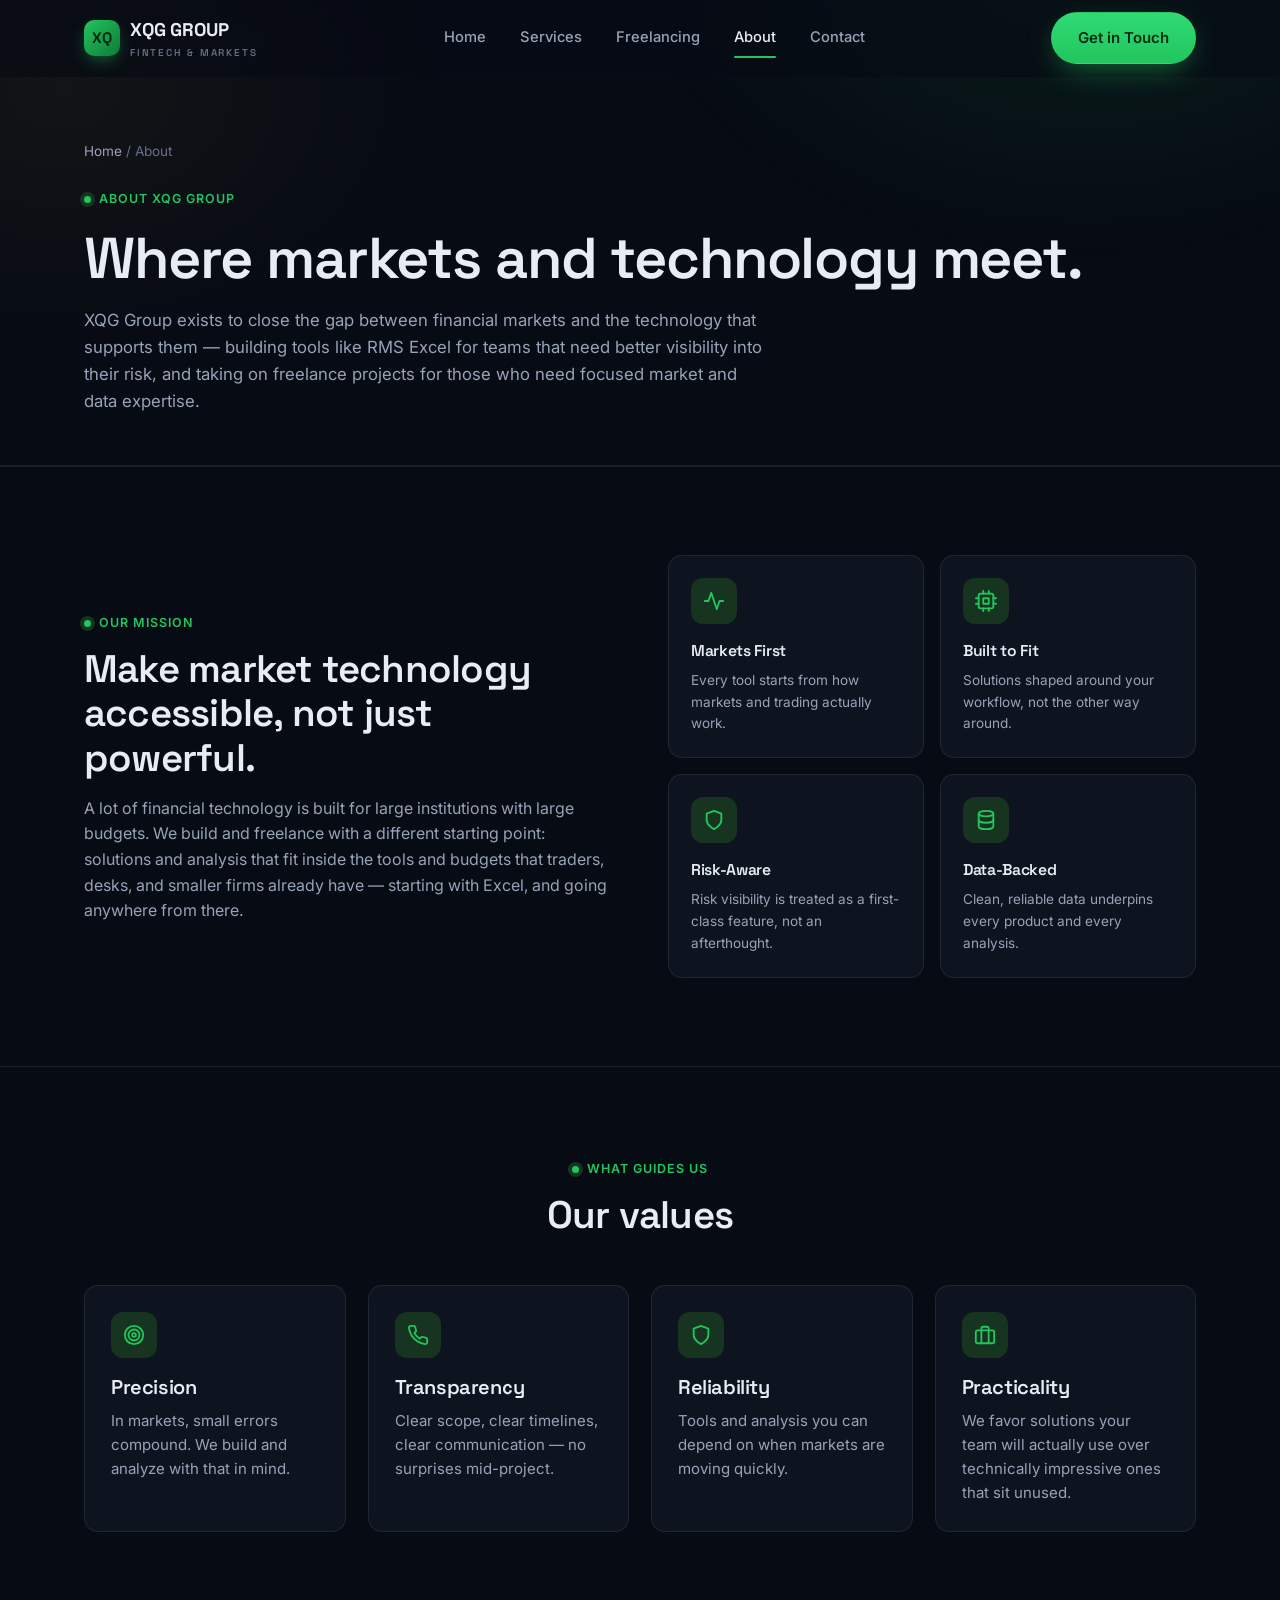
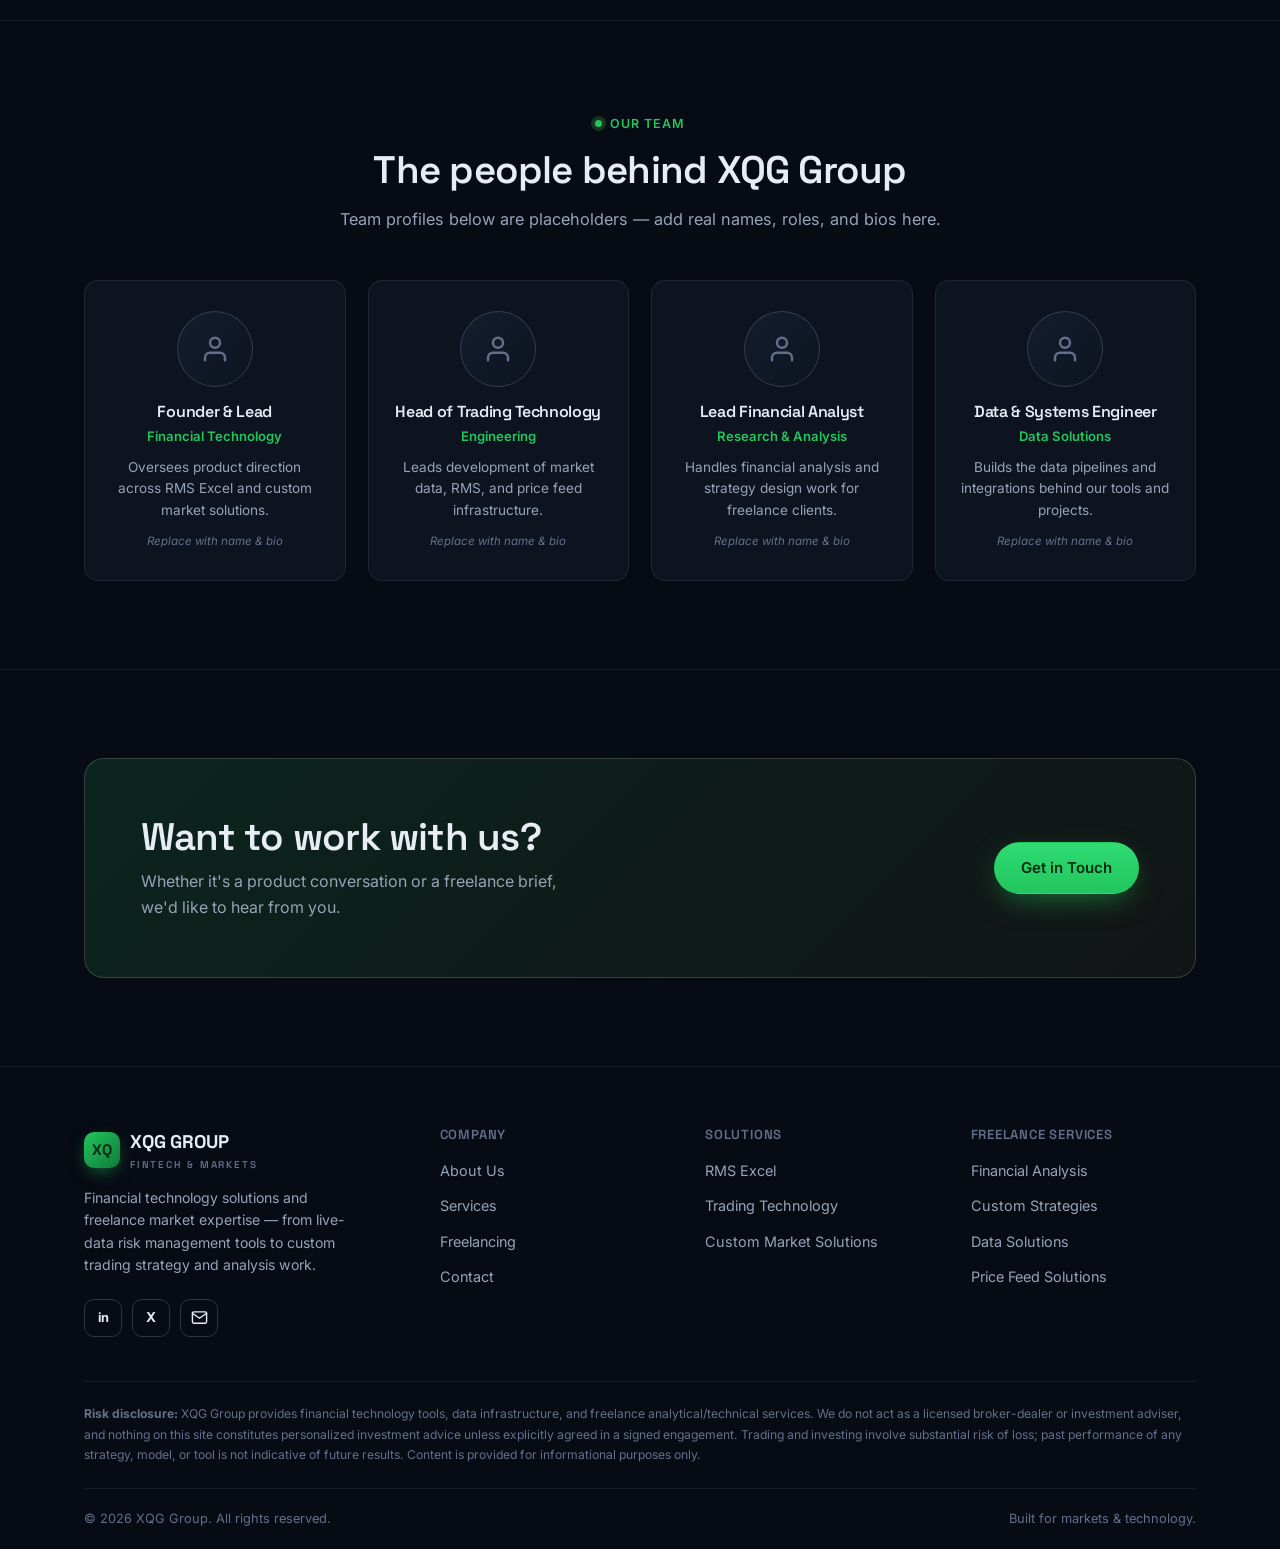
==== about.html @ e9c4a5cd "Add XQG Group website: financial technology & freelancing services Static multi-page site covering F" ====
<!doctype html>
<html lang="en">
<head>
<meta charset="UTF-8">
<meta name="viewport" content="width=device-width, initial-scale=1.0">
<title>About Us | XQG Group</title>
<meta name="description" content="XQG Group is a financial technology and market services group — learn about our mission, values, and team.">
<link rel="icon" type="image/svg+xml" href="assets/favicon.svg">
<link rel="preconnect" href="https://fonts.googleapis.com">
<link rel="preconnect" href="https://fonts.gstatic.com" crossorigin>
<link href="https://fonts.googleapis.com/css2?family=Space+Grotesk:wght@500;600;700&family=Inter:wght@400;500;600;700&display=swap" rel="stylesheet">
<link rel="stylesheet" href="css/style.css">
<script>document.documentElement.classList.add('js');</script>
</head>
<body>

<header class="site-header">
  <div class="container nav">
    <a href="index.html" class="brand">
      <span class="brand-mark">XQ</span>
      <span>XQG GROUP<small>FINTECH &amp; MARKETS</small></span>
    </a>
    <nav class="nav-links">
      <a href="index.html">Home</a>
      <a href="services.html">Services</a>
      <a href="freelancing.html">Freelancing</a>
      <a href="about.html">About</a>
      <a href="contact.html">Contact</a>
    </nav>
    <div class="nav-actions">
      <a href="contact.html" class="btn btn-primary">Get in Touch</a>
      <button class="nav-toggle" aria-label="Toggle navigation" aria-expanded="false">
        <svg width="20" height="20" viewBox="0 0 24 24" fill="none" stroke="currentColor" stroke-width="2" stroke-linecap="round"><line x1="3" y1="6" x2="21" y2="6"/><line x1="3" y1="12" x2="21" y2="12"/><line x1="3" y1="18" x2="21" y2="18"/></svg>
      </button>
    </div>
  </div>
</header>

<main>

  <div class="page-header">
    <div class="container">
      <div class="breadcrumb"><a href="index.html">Home</a> / About</div>
      <div class="eyebrow">About XQG Group</div>
      <h1>Where markets and technology meet.</h1>
      <p class="lead">
        XQG Group exists to close the gap between financial markets and the technology
        that supports them — building tools like RMS Excel for teams that need better
        visibility into their risk, and taking on freelance projects for those who need
        focused market and data expertise.
      </p>
    </div>
  </div>

  <!-- Mission -->
  <section class="section">
    <div class="container">
      <div class="split">
        <div class="split-text reveal">
          <div class="eyebrow">Our Mission</div>
          <h2>Make market technology accessible, not just powerful.</h2>
          <p style="margin-top:16px;">
            A lot of financial technology is built for large institutions with large
            budgets. We build and freelance with a different starting point: solutions
            and analysis that fit inside the tools and budgets that traders, desks, and
            smaller firms already have — starting with Excel, and going anywhere from
            there.
          </p>
        </div>
        <div class="split-visual reveal">
          <div class="grid grid-2" style="gap:16px;">
            <div class="card" style="padding:22px;">
              <div class="card-icon"><svg viewBox="0 0 24 24" fill="none" stroke="currentColor" stroke-width="2" stroke-linecap="round" stroke-linejoin="round"><polyline points="22 12 18 12 15 21 9 3 6 12 2 12"/></svg></div>
              <h3 style="font-size:0.98rem;">Markets First</h3>
              <p style="font-size:0.85rem;">Every tool starts from how markets and trading actually work.</p>
            </div>
            <div class="card" style="padding:22px;">
              <div class="card-icon"><svg viewBox="0 0 24 24" fill="none" stroke="currentColor" stroke-width="2" stroke-linecap="round" stroke-linejoin="round"><rect x="4" y="4" width="16" height="16" rx="2"/><rect x="9" y="9" width="6" height="6"/><line x1="9" y1="1" x2="9" y2="4"/><line x1="15" y1="1" x2="15" y2="4"/><line x1="9" y1="20" x2="9" y2="23"/><line x1="15" y1="20" x2="15" y2="23"/><line x1="20" y1="9" x2="23" y2="9"/><line x1="20" y1="15" x2="23" y2="15"/><line x1="1" y1="9" x2="4" y2="9"/><line x1="1" y1="15" x2="4" y2="15"/></svg></div>
              <h3 style="font-size:0.98rem;">Built to Fit</h3>
              <p style="font-size:0.85rem;">Solutions shaped around your workflow, not the other way around.</p>
            </div>
            <div class="card" style="padding:22px;">
              <div class="card-icon"><svg viewBox="0 0 24 24" fill="none" stroke="currentColor" stroke-width="2" stroke-linecap="round" stroke-linejoin="round"><path d="M12 22s8-4 8-10V5l-8-3-8 3v7c0 6 8 10 8 10z"/></svg></div>
              <h3 style="font-size:0.98rem;">Risk-Aware</h3>
              <p style="font-size:0.85rem;">Risk visibility is treated as a first-class feature, not an afterthought.</p>
            </div>
            <div class="card" style="padding:22px;">
              <div class="card-icon"><svg viewBox="0 0 24 24" fill="none" stroke="currentColor" stroke-width="2" stroke-linecap="round" stroke-linejoin="round"><ellipse cx="12" cy="5" rx="8" ry="3"/><path d="M4 5v14c0 1.66 3.58 3 8 3s8-1.34 8-3V5"/><path d="M4 12c0 1.66 3.58 3 8 3s8-1.34 8-3"/></svg></div>
              <h3 style="font-size:0.98rem;">Data-Backed</h3>
              <p style="font-size:0.85rem;">Clean, reliable data underpins every product and every analysis.</p>
            </div>
          </div>
        </div>
      </div>
    </div>
  </section>

  <!-- Values -->
  <section class="section">
    <div class="container">
      <div class="section-head center reveal">
        <div class="eyebrow">What Guides Us</div>
        <h2>Our values</h2>
      </div>
      <div class="grid grid-4">
        <div class="card value-card reveal">
          <div class="card-icon"><svg viewBox="0 0 24 24" fill="none" stroke="currentColor" stroke-width="2" stroke-linecap="round" stroke-linejoin="round"><circle cx="12" cy="12" r="10"/><circle cx="12" cy="12" r="6"/><circle cx="12" cy="12" r="2"/></svg></div>
          <h3>Precision</h3>
          <p>In markets, small errors compound. We build and analyze with that in mind.</p>
        </div>
        <div class="card value-card reveal">
          <div class="card-icon"><svg viewBox="0 0 24 24" fill="none" stroke="currentColor" stroke-width="2" stroke-linecap="round" stroke-linejoin="round"><path d="M22 16.92v3a2 2 0 0 1-2.18 2 19.79 19.79 0 0 1-8.63-3.07 19.5 19.5 0 0 1-6-6 19.79 19.79 0 0 1-3.07-8.67A2 2 0 0 1 4.11 2h3a2 2 0 0 1 2 1.72c.127.96.361 1.903.7 2.81a2 2 0 0 1-.45 2.11L8.09 9.91a16 16 0 0 0 6 6l1.27-1.27a2 2 0 0 1 2.11-.45c.907.339 1.85.573 2.81.7A2 2 0 0 1 22 16.92z"/></svg></div>
          <h3>Transparency</h3>
          <p>Clear scope, clear timelines, clear communication — no surprises mid-project.</p>
        </div>
        <div class="card value-card reveal">
          <div class="card-icon"><svg viewBox="0 0 24 24" fill="none" stroke="currentColor" stroke-width="2" stroke-linecap="round" stroke-linejoin="round"><path d="M12 22s8-4 8-10V5l-8-3-8 3v7c0 6 8 10 8 10z"/></svg></div>
          <h3>Reliability</h3>
          <p>Tools and analysis you can depend on when markets are moving quickly.</p>
        </div>
        <div class="card value-card reveal">
          <div class="card-icon"><svg viewBox="0 0 24 24" fill="none" stroke="currentColor" stroke-width="2" stroke-linecap="round" stroke-linejoin="round"><rect x="2" y="7" width="20" height="14" rx="2"/><path d="M16 21V5a2 2 0 0 0-2-2h-4a2 2 0 0 0-2 2v16"/></svg></div>
          <h3>Practicality</h3>
          <p>We favor solutions your team will actually use over technically impressive ones that sit unused.</p>
        </div>
      </div>
    </div>
  </section>

  <!-- Team -->
  <section class="section">
    <div class="container">
      <div class="section-head center reveal">
        <div class="eyebrow">Our Team</div>
        <h2>The people behind XQG Group</h2>
        <p>Team profiles below are placeholders — add real names, roles, and bios here.</p>
      </div>
      <div class="grid grid-4">
        <div class="card team-card reveal">
          <div class="team-avatar"><svg viewBox="0 0 24 24" fill="none" stroke="currentColor" stroke-width="2" stroke-linecap="round" stroke-linejoin="round"><path d="M20 21v-2a4 4 0 0 0-4-4H8a4 4 0 0 0-4 4v2"/><circle cx="12" cy="7" r="4"/></svg></div>
          <h3>Founder &amp; Lead</h3>
          <div class="team-role">Financial Technology</div>
          <p>Oversees product direction across RMS Excel and custom market solutions.</p>
          <div class="placeholder-note">Replace with name &amp; bio</div>
        </div>
        <div class="card team-card reveal">
          <div class="team-avatar"><svg viewBox="0 0 24 24" fill="none" stroke="currentColor" stroke-width="2" stroke-linecap="round" stroke-linejoin="round"><path d="M20 21v-2a4 4 0 0 0-4-4H8a4 4 0 0 0-4 4v2"/><circle cx="12" cy="7" r="4"/></svg></div>
          <h3>Head of Trading Technology</h3>
          <div class="team-role">Engineering</div>
          <p>Leads development of market data, RMS, and price feed infrastructure.</p>
          <div class="placeholder-note">Replace with name &amp; bio</div>
        </div>
        <div class="card team-card reveal">
          <div class="team-avatar"><svg viewBox="0 0 24 24" fill="none" stroke="currentColor" stroke-width="2" stroke-linecap="round" stroke-linejoin="round"><path d="M20 21v-2a4 4 0 0 0-4-4H8a4 4 0 0 0-4 4v2"/><circle cx="12" cy="7" r="4"/></svg></div>
          <h3>Lead Financial Analyst</h3>
          <div class="team-role">Research &amp; Analysis</div>
          <p>Handles financial analysis and strategy design work for freelance clients.</p>
          <div class="placeholder-note">Replace with name &amp; bio</div>
        </div>
        <div class="card team-card reveal">
          <div class="team-avatar"><svg viewBox="0 0 24 24" fill="none" stroke="currentColor" stroke-width="2" stroke-linecap="round" stroke-linejoin="round"><path d="M20 21v-2a4 4 0 0 0-4-4H8a4 4 0 0 0-4 4v2"/><circle cx="12" cy="7" r="4"/></svg></div>
          <h3>Data &amp; Systems Engineer</h3>
          <div class="team-role">Data Solutions</div>
          <p>Builds the data pipelines and integrations behind our tools and projects.</p>
          <div class="placeholder-note">Replace with name &amp; bio</div>
        </div>
      </div>
    </div>
  </section>

  <!-- CTA -->
  <section class="section">
    <div class="container">
      <div class="cta-banner reveal">
        <div>
          <h2>Want to work with us?</h2>
          <p>Whether it's a product conversation or a freelance brief, we'd like to hear from you.</p>
        </div>
        <a href="contact.html" class="btn btn-primary">Get in Touch</a>
      </div>
    </div>
  </section>

</main>

<footer class="site-footer">
  <div class="container">
    <div class="footer-grid">
      <div class="footer-brand">
        <a href="index.html" class="brand">
          <span class="brand-mark">XQ</span>
          <span>XQG GROUP<small>FINTECH &amp; MARKETS</small></span>
        </a>
        <p>Financial technology solutions and freelance market expertise — from live-data risk management tools to custom trading strategy and analysis work.</p>
        <div class="social-row">
          <a href="#" aria-label="LinkedIn" style="font-weight:700;font-size:0.8rem;">in</a>
          <a href="#" aria-label="X (Twitter)" style="font-weight:700;font-size:0.85rem;">X</a>
          <a href="mailto:lalitxqg@gmail.com" aria-label="Email">
            <svg viewBox="0 0 24 24" fill="none" stroke="currentColor" stroke-width="2" stroke-linecap="round" stroke-linejoin="round"><rect x="2" y="4" width="20" height="16" rx="2"/><path d="m22 6-10 7L2 6"/></svg>
          </a>
        </div>
      </div>
      <div class="footer-col">
        <h4>Company</h4>
        <ul>
          <li><a href="about.html">About Us</a></li>
          <li><a href="services.html">Services</a></li>
          <li><a href="freelancing.html">Freelancing</a></li>
          <li><a href="contact.html">Contact</a></li>
        </ul>
      </div>
      <div class="footer-col">
        <h4>Solutions</h4>
        <ul>
          <li><a href="services.html#rms-excel">RMS Excel</a></li>
          <li><a href="services.html#trading-tech">Trading Technology</a></li>
          <li><a href="services.html#custom-solutions">Custom Market Solutions</a></li>
        </ul>
      </div>
      <div class="footer-col">
        <h4>Freelance Services</h4>
        <ul>
          <li><a href="freelancing.html#financial-analysis">Financial Analysis</a></li>
          <li><a href="freelancing.html#strategies">Custom Strategies</a></li>
          <li><a href="freelancing.html#data-solutions">Data Solutions</a></li>
          <li><a href="freelancing.html#price-feed">Price Feed Solutions</a></li>
        </ul>
      </div>
    </div>

    <div class="disclaimer">
      <p><strong>Risk disclosure:</strong> XQG Group provides financial technology tools, data infrastructure, and freelance analytical/technical services. We do not act as a licensed broker-dealer or investment adviser, and nothing on this site constitutes personalized investment advice unless explicitly agreed in a signed engagement. Trading and investing involve substantial risk of loss; past performance of any strategy, model, or tool is not indicative of future results. Content is provided for informational purposes only.</p>
    </div>

    <div class="footer-bottom">
      <span>© <span class="current-year"></span> XQG Group. All rights reserved.</span>
      <span>Built for markets &amp; technology.</span>
    </div>
  </div>
</footer>

<script src="js/main.js"></script>
</body>
</html>
---- css/style.css ----
/* =========================================================
   XQG Group — Design System
   ========================================================= */

:root {
  --bg: #070b14;
  --bg-alt: #0d1420;
  --bg-alt-2: #131d2e;
  --border: rgba(255, 255, 255, 0.08);
  --border-strong: rgba(255, 255, 255, 0.16);
  --text: #e8edf5;
  --text-dim: #97a3b7;
  --text-faint: #647089;
  --accent: #22c55e;
  --accent-dim: #16341f;
  --accent-2: #d4af37;
  --danger: #f87171;
  --radius: 14px;
  --radius-sm: 8px;
  --container: 1160px;
  --shadow: 0 20px 60px -20px rgba(0, 0, 0, 0.6);
  --font-head: "Space Grotesk", "Inter", system-ui, sans-serif;
  --font-body: "Inter", system-ui, -apple-system, "Segoe UI", sans-serif;
}

* {
  box-sizing: border-box;
  margin: 0;
  padding: 0;
}

html {
  scroll-behavior: smooth;
}

body {
  background: var(--bg);
  color: var(--text);
  font-family: var(--font-body);
  line-height: 1.6;
  -webkit-font-smoothing: antialiased;
  overflow-x: hidden;
}

body::before {
  content: "";
  position: fixed;
  inset: 0;
  z-index: -1;
  background:
    radial-gradient(60vw 40vw at 85% -5%, rgba(34, 197, 94, 0.10), transparent 60%),
    radial-gradient(50vw 35vw at 5% 10%, rgba(212, 175, 55, 0.06), transparent 60%);
  pointer-events: none;
}

img {
  max-width: 100%;
  display: block;
}

a {
  color: inherit;
  text-decoration: none;
}

ul {
  list-style: none;
}

h1, h2, h3, h4 {
  font-family: var(--font-head);
  font-weight: 600;
  line-height: 1.15;
  letter-spacing: -0.02em;
}

h1 { font-size: clamp(2.1rem, 4.6vw, 3.6rem); }
h2 { font-size: clamp(1.6rem, 3vw, 2.4rem); }
h3 { font-size: 1.25rem; }

p { color: var(--text-dim); }

.container {
  max-width: var(--container);
  margin: 0 auto;
  padding: 0 24px;
}

.eyebrow {
  display: inline-flex;
  align-items: center;
  gap: 8px;
  font-size: 0.78rem;
  font-weight: 600;
  letter-spacing: 0.08em;
  text-transform: uppercase;
  color: var(--accent);
  margin-bottom: 14px;
}

.eyebrow::before {
  content: "";
  width: 7px;
  height: 7px;
  border-radius: 50%;
  background: var(--accent);
  box-shadow: 0 0 0 4px var(--accent-dim);
}

.section {
  padding: 88px 0;
  border-top: 1px solid var(--border);
}

.section-head {
  max-width: 620px;
  margin-bottom: 48px;
}

.section-head.center {
  max-width: 640px;
  margin-left: auto;
  margin-right: auto;
  text-align: center;
}

.section-head p {
  margin-top: 14px;
  font-size: 1.02rem;
}

/* ---------- Buttons ---------- */

.btn {
  display: inline-flex;
  align-items: center;
  gap: 8px;
  padding: 13px 26px;
  border-radius: 999px;
  font-weight: 600;
  font-size: 0.94rem;
  border: 1px solid transparent;
  cursor: pointer;
  transition: transform 0.18s ease, background 0.18s ease, border-color 0.18s ease, box-shadow 0.18s ease;
  white-space: nowrap;
}

.btn:hover { transform: translateY(-2px); }

.btn-primary {
  background: linear-gradient(180deg, #2fdb73, var(--accent));
  color: #052b12;
  box-shadow: 0 10px 30px -8px rgba(34, 197, 94, 0.55);
}

.btn-primary:hover { box-shadow: 0 14px 34px -6px rgba(34, 197, 94, 0.65); }

.btn-ghost {
  background: rgba(255, 255, 255, 0.03);
  border-color: var(--border-strong);
  color: var(--text);
}

.btn-ghost:hover { background: rgba(255, 255, 255, 0.07); }

.btn-block { width: 100%; justify-content: center; }

/* ---------- Header / Nav ---------- */

.site-header {
  position: sticky;
  top: 0;
  z-index: 100;
  border-bottom: 1px solid transparent;
  background: rgba(7, 11, 20, 0.6);
  backdrop-filter: blur(14px);
  -webkit-backdrop-filter: blur(14px);
  transition: border-color 0.2s ease, background 0.2s ease;
}

.site-header.scrolled {
  border-bottom-color: var(--border);
  background: rgba(7, 11, 20, 0.86);
}

.nav {
  display: flex;
  align-items: center;
  justify-content: space-between;
  height: 76px;
}

.brand {
  display: flex;
  align-items: center;
  gap: 10px;
  font-family: var(--font-head);
  font-weight: 700;
  font-size: 1.15rem;
  letter-spacing: -0.01em;
}

.brand-mark {
  width: 36px;
  height: 36px;
  border-radius: 10px;
  background: linear-gradient(135deg, var(--accent) 0%, #0f7a3a 100%);
  display: flex;
  align-items: center;
  justify-content: center;
  color: #052b12;
  font-weight: 800;
  font-size: 0.95rem;
  box-shadow: 0 6px 18px -6px rgba(34, 197, 94, 0.7);
}

.brand small {
  display: block;
  font-size: 0.62rem;
  font-weight: 600;
  letter-spacing: 0.18em;
  color: var(--text-faint);
  margin-top: 1px;
}

.nav-links {
  display: flex;
  align-items: center;
  gap: 34px;
}

.nav-links a {
  font-size: 0.92rem;
  font-weight: 500;
  color: var(--text-dim);
  position: relative;
  padding: 6px 0;
  transition: color 0.15s ease;
}

.nav-links a:hover,
.nav-links a.active {
  color: var(--text);
}

.nav-links a.active::after {
  content: "";
  position: absolute;
  left: 0;
  right: 0;
  bottom: -2px;
  height: 2px;
  background: var(--accent);
  border-radius: 2px;
}

.nav-actions {
  display: flex;
  align-items: center;
  gap: 14px;
}

.nav-toggle {
  display: none;
  width: 40px;
  height: 40px;
  border-radius: var(--radius-sm);
  border: 1px solid var(--border-strong);
  background: rgba(255, 255, 255, 0.03);
  color: var(--text);
  align-items: center;
  justify-content: center;
  cursor: pointer;
}

/* ---------- Hero ---------- */

.hero {
  padding: 90px 0 70px;
  position: relative;
}

.hero-inner {
  max-width: 780px;
}

.hero p.lead {
  font-size: 1.12rem;
  margin: 20px 0 34px;
  max-width: 620px;
}

.hero-cta {
  display: flex;
  gap: 16px;
  flex-wrap: wrap;
}

.hero-chips {
  display: flex;
  flex-wrap: wrap;
  gap: 12px;
  margin-top: 56px;
}

.chip {
  display: flex;
  align-items: center;
  gap: 8px;
  padding: 10px 16px;
  border: 1px solid var(--border);
  border-radius: 999px;
  background: var(--bg-alt);
  font-size: 0.85rem;
  color: var(--text-dim);
}

.chip svg { width: 15px; height: 15px; color: var(--accent); flex-shrink: 0; }

/* ---------- Page header (inner pages) ---------- */

.page-header {
  padding: 64px 0 50px;
  border-bottom: 1px solid var(--border);
}

.page-header .eyebrow { margin-bottom: 16px; }

.page-header p.lead {
  margin-top: 16px;
  max-width: 680px;
  font-size: 1.05rem;
}

.breadcrumb {
  font-size: 0.85rem;
  color: var(--text-faint);
  margin-bottom: 22px;
}

.breadcrumb a { color: var(--text-dim); }
.breadcrumb a:hover { color: var(--accent); }

/* ---------- Cards / Grids ---------- */

.grid {
  display: grid;
  gap: 22px;
}

.grid-2 { grid-template-columns: repeat(2, 1fr); }
.grid-3 { grid-template-columns: repeat(3, 1fr); }
.grid-4 { grid-template-columns: repeat(4, 1fr); }

.card {
  background: var(--bg-alt);
  border: 1px solid var(--border);
  border-radius: var(--radius);
  padding: 30px;
  transition: transform 0.2s ease, border-color 0.2s ease, background 0.2s ease;
}

.card:hover {
  border-color: var(--border-strong);
  background: var(--bg-alt-2);
  transform: translateY(-3px);
}

.card-icon {
  width: 46px;
  height: 46px;
  border-radius: 12px;
  background: var(--accent-dim);
  color: var(--accent);
  display: flex;
  align-items: center;
  justify-content: center;
  margin-bottom: 18px;
}

.card-icon svg { width: 22px; height: 22px; }

.card h3 { margin-bottom: 10px; }

.card p { font-size: 0.94rem; }

.card ul {
  margin-top: 14px;
  display: flex;
  flex-direction: column;
  gap: 8px;
}

.card ul li {
  font-size: 0.88rem;
  color: var(--text-dim);
  display: flex;
  align-items: flex-start;
  gap: 8px;
}

.card ul li svg {
  width: 14px;
  height: 14px;
  color: var(--accent);
  margin-top: 3px;
  flex-shrink: 0;
}

.card-link {
  display: inline-flex;
  align-items: center;
  gap: 6px;
  margin-top: 18px;
  font-size: 0.86rem;
  font-weight: 600;
  color: var(--accent);
}

.card-link svg { width: 14px; height: 14px; transition: transform 0.15s ease; }
.card:hover .card-link svg { transform: translateX(3px); }

.badge {
  display: inline-flex;
  align-items: center;
  gap: 6px;
  padding: 5px 12px;
  border-radius: 999px;
  font-size: 0.72rem;
  font-weight: 700;
  letter-spacing: 0.04em;
  text-transform: uppercase;
  background: rgba(212, 175, 55, 0.12);
  color: var(--accent-2);
  border: 1px solid rgba(212, 175, 55, 0.3);
}

/* ---------- Split / feature sections ---------- */

.split {
  display: grid;
  grid-template-columns: 1fr 1fr;
  gap: 56px;
  align-items: center;
}

.split.reverse .split-visual { order: 2; }
.split.reverse .split-text { order: 1; }

.split-text ul.feature-list {
  margin-top: 24px;
  display: flex;
  flex-direction: column;
  gap: 16px;
}

.feature-list li {
  display: flex;
  gap: 14px;
  align-items: flex-start;
}

.feature-list .tick {
  width: 26px;
  height: 26px;
  border-radius: 8px;
  background: var(--accent-dim);
  color: var(--accent);
  display: flex;
  align-items: center;
  justify-content: center;
  flex-shrink: 0;
  margin-top: 2px;
}

.feature-list .tick svg { width: 13px; height: 13px; }

.feature-list strong { display: block; color: var(--text); font-size: 0.98rem; }
.feature-list span { font-size: 0.88rem; color: var(--text-dim); }

/* Visual panel (mock UI) */

.panel {
  background: var(--bg-alt);
  border: 1px solid var(--border);
  border-radius: var(--radius);
  box-shadow: var(--shadow);
  overflow: hidden;
}

.panel-bar {
  display: flex;
  align-items: center;
  gap: 6px;
  padding: 12px 16px;
  border-bottom: 1px solid var(--border);
  background: var(--bg-alt-2);
}

.panel-bar span {
  width: 9px;
  height: 9px;
  border-radius: 50%;
  background: var(--border-strong);
}

.panel-body { padding: 22px; }

.mock-row {
  display: flex;
  justify-content: space-between;
  align-items: center;
  padding: 11px 0;
  border-bottom: 1px dashed var(--border);
  font-size: 0.86rem;
}

.mock-row:last-child { border-bottom: none; }
.mock-row .label { color: var(--text-dim); }
.mock-row .value { font-weight: 700; font-family: var(--font-head); }
.value.up { color: var(--accent); }
.value.down { color: var(--danger); }

.mock-sparkline {
  height: 64px;
  margin-top: 6px;
  border-radius: var(--radius-sm);
  background: linear-gradient(180deg, rgba(34,197,94,0.12), transparent);
  position: relative;
  overflow: hidden;
}

/* ---------- Process / steps ---------- */

.steps {
  display: grid;
  grid-template-columns: repeat(4, 1fr);
  gap: 20px;
  counter-reset: step;
}

.step {
  position: relative;
  padding: 26px 22px;
  border: 1px solid var(--border);
  border-radius: var(--radius);
  background: var(--bg-alt);
}

.step::before {
  counter-increment: step;
  content: counter(step, decimal-leading-zero);
  font-family: var(--font-head);
  font-size: 1.6rem;
  font-weight: 700;
  color: var(--accent);
  opacity: 0.55;
  display: block;
  margin-bottom: 14px;
}

.step h3 { font-size: 1.05rem; margin-bottom: 8px; }
.step p { font-size: 0.88rem; }

/* ---------- CTA banner ---------- */

.cta-banner {
  border-radius: 20px;
  padding: 56px;
  background: linear-gradient(135deg, rgba(34,197,94,0.14), rgba(212,175,55,0.06));
  border: 1px solid var(--border-strong);
  display: flex;
  align-items: center;
  justify-content: space-between;
  gap: 32px;
  flex-wrap: wrap;
}

.cta-banner h2 { max-width: 460px; }
.cta-banner p { margin-top: 10px; max-width: 420px; }

/* ---------- Values / About ---------- */

.value-card {
  padding: 26px;
}

.team-card {
  text-align: center;
  padding: 30px 22px;
}

.team-avatar {
  width: 76px;
  height: 76px;
  border-radius: 50%;
  margin: 0 auto 16px;
  background: linear-gradient(135deg, var(--bg-alt-2), var(--bg-alt));
  border: 1px solid var(--border-strong);
  display: flex;
  align-items: center;
  justify-content: center;
  color: var(--text-faint);
}

.team-avatar svg { width: 30px; height: 30px; }

.team-card h3 { font-size: 1rem; margin-bottom: 4px; }
.team-role { font-size: 0.82rem; color: var(--accent); font-weight: 600; margin-bottom: 10px; }
.team-card p { font-size: 0.85rem; }

.placeholder-note {
  margin-top: 10px;
  font-size: 0.72rem;
  color: var(--text-faint);
  font-style: italic;
}

/* ---------- Stats strip ---------- */

.stats-strip {
  display: grid;
  grid-template-columns: repeat(4, 1fr);
  border: 1px solid var(--border);
  border-radius: var(--radius);
  overflow: hidden;
}

.stat {
  padding: 26px 20px;
  text-align: center;
  border-right: 1px solid var(--border);
  background: var(--bg-alt);
}

.stat:last-child { border-right: none; }
.stat h3 { color: var(--accent); font-size: 1.5rem; }
.stat p { font-size: 0.82rem; margin-top: 6px; }

/* ---------- Contact / forms ---------- */

.contact-grid {
  display: grid;
  grid-template-columns: 1fr 1.15fr;
  gap: 40px;
}

.contact-info-card {
  padding: 30px;
}

.contact-info-row {
  display: flex;
  gap: 14px;
  align-items: flex-start;
  padding: 16px 0;
  border-bottom: 1px solid var(--border);
}

.contact-info-row:last-child { border-bottom: none; }

.contact-info-row .icon {
  width: 38px;
  height: 38px;
  border-radius: 10px;
  background: var(--accent-dim);
  color: var(--accent);
  display: flex;
  align-items: center;
  justify-content: center;
  flex-shrink: 0;
}

.contact-info-row .icon svg { width: 18px; height: 18px; }
.contact-info-row strong { display: block; font-size: 0.92rem; margin-bottom: 2px; }
.contact-info-row span, .contact-info-row a { font-size: 0.88rem; color: var(--text-dim); }
.contact-info-row a:hover { color: var(--accent); }

.social-row {
  display: flex;
  gap: 10px;
  margin-top: 22px;
}

.social-row a {
  width: 38px;
  height: 38px;
  border-radius: 10px;
  border: 1px solid var(--border-strong);
  display: flex;
  align-items: center;
  justify-content: center;
  transition: background 0.15s ease, color 0.15s ease;
}

.social-row a:hover { background: var(--accent-dim); color: var(--accent); }
.social-row svg { width: 17px; height: 17px; }

.form-card { padding: 34px; }

.form-row {
  display: grid;
  grid-template-columns: 1fr 1fr;
  gap: 18px;
}

.field { margin-bottom: 20px; }

.field label {
  display: block;
  font-size: 0.85rem;
  font-weight: 600;
  margin-bottom: 8px;
}

.field input,
.field select,
.field textarea {
  width: 100%;
  padding: 12px 14px;
  border-radius: var(--radius-sm);
  border: 1px solid var(--border-strong);
  background: var(--bg);
  color: var(--text);
  font-family: var(--font-body);
  font-size: 0.92rem;
}

.field textarea { resize: vertical; min-height: 120px; }

.field input:focus,
.field select:focus,
.field textarea:focus {
  outline: none;
  border-color: var(--accent);
}

.form-note {
  margin-top: 14px;
  font-size: 0.78rem;
  color: var(--text-faint);
  text-align: center;
}

#form-success {
  display: none;
  padding: 16px 18px;
  border-radius: var(--radius-sm);
  background: var(--accent-dim);
  border: 1px solid rgba(34,197,94,0.4);
  color: var(--accent);
  font-size: 0.9rem;
  font-weight: 600;
  margin-bottom: 20px;
}

#form-success.show { display: block; }

/* ---------- Disclaimer ---------- */

.disclaimer {
  padding: 22px 0;
  border-top: 1px solid var(--border);
}

.disclaimer p {
  font-size: 0.76rem;
  color: var(--text-faint);
  line-height: 1.7;
}

/* ---------- Footer ---------- */

.site-footer {
  border-top: 1px solid var(--border);
  padding: 60px 0 0;
}

.footer-grid {
  display: grid;
  grid-template-columns: 1.4fr 1fr 1fr 1fr;
  gap: 40px;
  padding-bottom: 44px;
}

.footer-brand p {
  margin-top: 14px;
  font-size: 0.88rem;
  max-width: 280px;
}

.footer-col h4 {
  font-size: 0.82rem;
  text-transform: uppercase;
  letter-spacing: 0.06em;
  color: var(--text-faint);
  margin-bottom: 16px;
}

.footer-col ul { display: flex; flex-direction: column; gap: 10px; }
.footer-col a { font-size: 0.9rem; color: var(--text-dim); }
.footer-col a:hover { color: var(--accent); }

.footer-bottom {
  border-top: 1px solid var(--border);
  padding: 20px 0;
  display: flex;
  justify-content: space-between;
  align-items: center;
  flex-wrap: wrap;
  gap: 10px;
  font-size: 0.8rem;
  color: var(--text-faint);
}

/* ---------- Reveal animation ---------- */

.js .reveal {
  opacity: 0;
  transform: translateY(18px);
  transition: opacity 0.6s ease, transform 0.6s ease;
}

.reveal.in-view {
  opacity: 1;
  transform: translateY(0);
}

/* ---------- Responsive ---------- */

@media (max-width: 900px) {
  .grid-4 { grid-template-columns: repeat(2, 1fr); }
  .grid-3 { grid-template-columns: repeat(2, 1fr); }
  .steps { grid-template-columns: repeat(2, 1fr); }
  .split { grid-template-columns: 1fr; gap: 40px; }
  .split.reverse .split-visual { order: 1; }
  .split.reverse .split-text { order: 2; }
  .footer-grid { grid-template-columns: 1fr 1fr; }
  .contact-grid { grid-template-columns: 1fr; }
  .stats-strip { grid-template-columns: repeat(2, 1fr); }
  .stat:nth-child(2) { border-right: none; }
}

@media (max-width: 720px) {
  .nav-links, .nav-actions .btn { display: none; }
  .nav-toggle { display: flex; }

  .nav-links.mobile-open {
    display: flex;
    position: absolute;
    top: 76px;
    left: 0;
    right: 0;
    flex-direction: column;
    background: rgba(7, 11, 20, 0.98);
    border-bottom: 1px solid var(--border);
    padding: 20px 24px 28px;
    gap: 18px;
  }

  .grid-2, .grid-3, .grid-4 { grid-template-columns: 1fr; }
  .steps { grid-template-columns: 1fr; }
  .form-row { grid-template-columns: 1fr; }
  .footer-grid { grid-template-columns: 1fr; gap: 30px; }
  .cta-banner { flex-direction: column; text-align: center; }
  .cta-banner .btn { width: 100%; justify-content: center; }
  .hero-cta .btn { flex: 1; justify-content: center; }
  section { padding: 64px 0; }
}
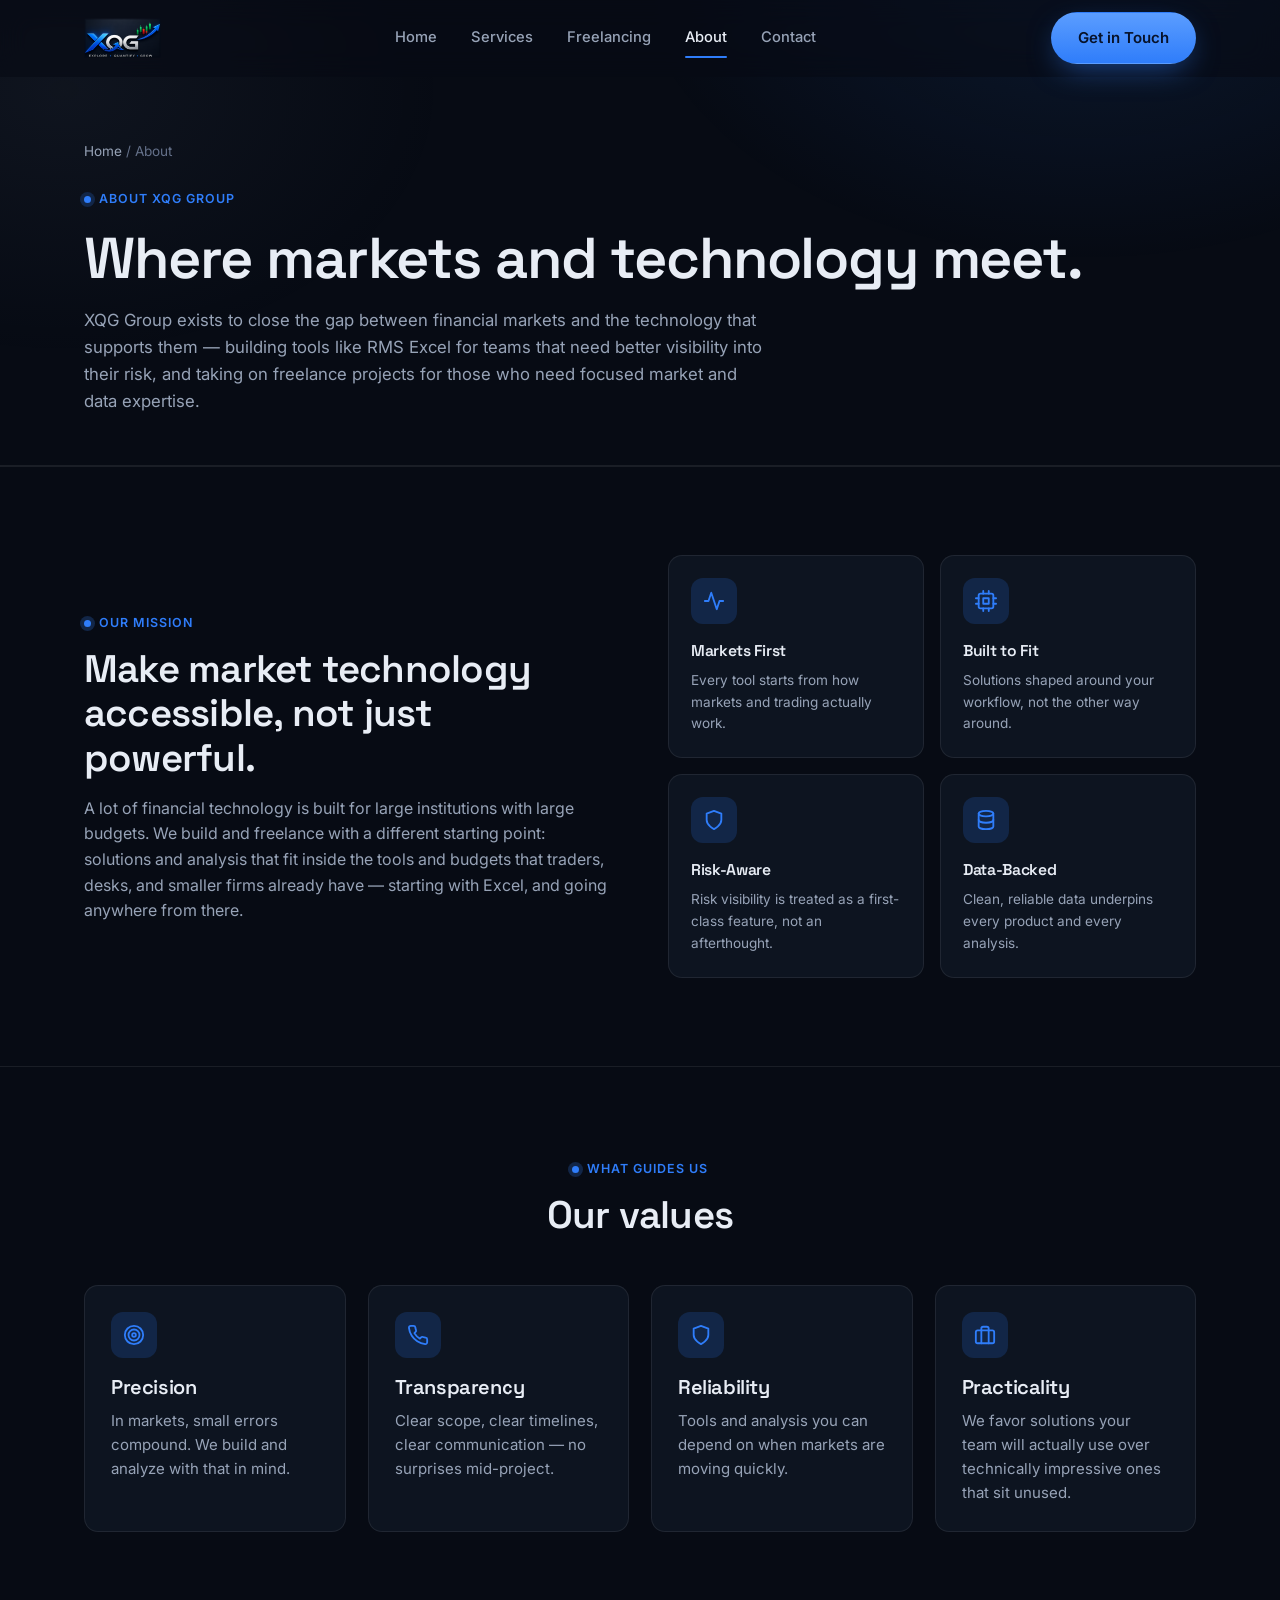
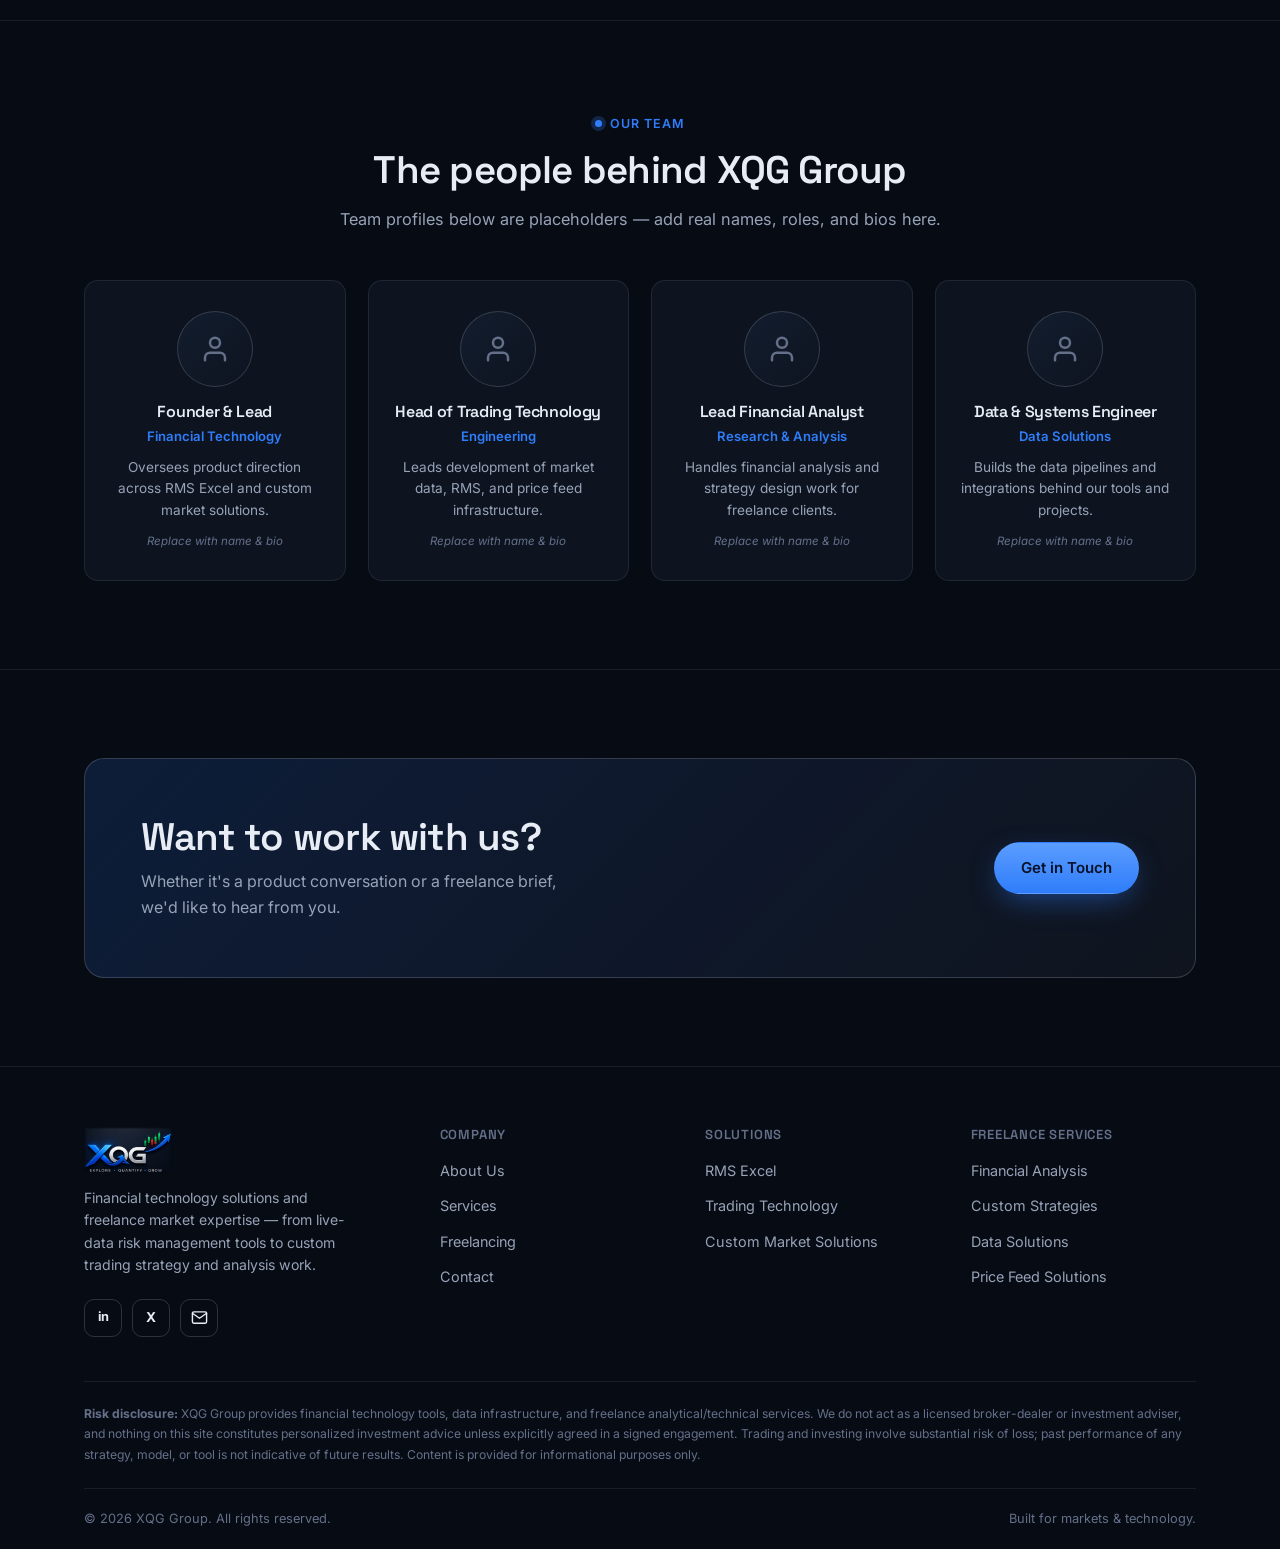
==== commit bb916ddb: "Rebrand site with real XQG logo, blue palette, and cursor effect Process the uploaded logo/icon/arro" ====
--- a/about.html
+++ b/about.html
@@ -5,7 +5,9 @@
 <meta name="viewport" content="width=device-width, initial-scale=1.0">
 <title>About Us | XQG Group</title>
 <meta name="description" content="XQG Group is a financial technology and market services group — learn about our mission, values, and team.">
-<link rel="icon" type="image/svg+xml" href="assets/favicon.svg">
+<link rel="icon" type="image/png" sizes="32x32" href="assets/icon-32.png">
+<link rel="apple-touch-icon" sizes="180x180" href="assets/icon-180.png">
+<link rel="icon" type="image/png" sizes="256x256" href="assets/icon-256.png">
 <link rel="preconnect" href="https://fonts.googleapis.com">
 <link rel="preconnect" href="https://fonts.gstatic.com" crossorigin>
 <link href="https://fonts.googleapis.com/css2?family=Space+Grotesk:wght@500;600;700&family=Inter:wght@400;500;600;700&display=swap" rel="stylesheet">
@@ -17,8 +19,7 @@
 <header class="site-header">
   <div class="container nav">
     <a href="index.html" class="brand">
-      <span class="brand-mark">XQ</span>
-      <span>XQG GROUP<small>FINTECH &amp; MARKETS</small></span>
+      <img src="assets/logo.png" alt="XQG Group" class="brand-logo">
     </a>
     <nav class="nav-links">
       <a href="index.html">Home</a>
@@ -188,8 +189,7 @@
     <div class="footer-grid">
       <div class="footer-brand">
         <a href="index.html" class="brand">
-          <span class="brand-mark">XQ</span>
-          <span>XQG GROUP<small>FINTECH &amp; MARKETS</small></span>
+          <img src="assets/logo.png" alt="XQG Group" class="brand-logo">
         </a>
         <p>Financial technology solutions and freelance market expertise — from live-data risk management tools to custom trading strategy and analysis work.</p>
         <div class="social-row">
--- a/css/style.css
+++ b/css/style.css
@@ -11,9 +11,10 @@
   --text: #e8edf5;
   --text-dim: #97a3b7;
   --text-faint: #647089;
-  --accent: #22c55e;
-  --accent-dim: #16341f;
-  --accent-2: #d4af37;
+  --accent: #2f7dfa;
+  --accent-dim: #122647;
+  --accent-2: var(--accent);
+  --success: #22c55e;
   --danger: #f87171;
   --radius: 14px;
   --radius-sm: 8px;
@@ -48,8 +49,8 @@
   inset: 0;
   z-index: -1;
   background:
-    radial-gradient(60vw 40vw at 85% -5%, rgba(34, 197, 94, 0.10), transparent 60%),
-    radial-gradient(50vw 35vw at 5% 10%, rgba(212, 175, 55, 0.06), transparent 60%);
+    radial-gradient(60vw 40vw at 85% -5%, rgba(47, 125, 250, 0.12), transparent 60%),
+    radial-gradient(50vw 35vw at 5% 10%, rgba(180, 200, 230, 0.05), transparent 60%);
   pointer-events: none;
 }
 
@@ -148,12 +149,12 @@
 .btn:hover { transform: translateY(-2px); }
 
 .btn-primary {
-  background: linear-gradient(180deg, #2fdb73, var(--accent));
-  color: #052b12;
-  box-shadow: 0 10px 30px -8px rgba(34, 197, 94, 0.55);
-}
-
-.btn-primary:hover { box-shadow: 0 14px 34px -6px rgba(34, 197, 94, 0.65); }
+  background: linear-gradient(180deg, #5b9dff, var(--accent));
+  color: #071229;
+  box-shadow: 0 10px 30px -8px rgba(47, 125, 250, 0.55);
+}
+
+.btn-primary:hover { box-shadow: 0 14px 34px -6px rgba(47, 125, 250, 0.65); }
 
 .btn-ghost {
   background: rgba(255, 255, 255, 0.03);
@@ -200,27 +201,14 @@
   letter-spacing: -0.01em;
 }
 
-.brand-mark {
-  width: 36px;
-  height: 36px;
-  border-radius: 10px;
-  background: linear-gradient(135deg, var(--accent) 0%, #0f7a3a 100%);
-  display: flex;
-  align-items: center;
-  justify-content: center;
-  color: #052b12;
-  font-weight: 800;
-  font-size: 0.95rem;
-  box-shadow: 0 6px 18px -6px rgba(34, 197, 94, 0.7);
-}
-
-.brand small {
+.brand-logo {
+  height: 40px;
+  width: auto;
   display: block;
-  font-size: 0.62rem;
-  font-weight: 600;
-  letter-spacing: 0.18em;
-  color: var(--text-faint);
-  margin-top: 1px;
+}
+
+.footer-brand .brand-logo {
+  height: 46px;
 }
 
 .nav-links {
@@ -430,9 +418,9 @@
   font-weight: 700;
   letter-spacing: 0.04em;
   text-transform: uppercase;
-  background: rgba(212, 175, 55, 0.12);
+  background: rgba(47, 125, 250, 0.12);
   color: var(--accent-2);
-  border: 1px solid rgba(212, 175, 55, 0.3);
+  border: 1px solid rgba(47, 125, 250, 0.3);
 }
 
 /* ---------- Split / feature sections ---------- */
@@ -518,14 +506,14 @@
 .mock-row:last-child { border-bottom: none; }
 .mock-row .label { color: var(--text-dim); }
 .mock-row .value { font-weight: 700; font-family: var(--font-head); }
-.value.up { color: var(--accent); }
+.value.up { color: var(--success); }
 .value.down { color: var(--danger); }
 
 .mock-sparkline {
   height: 64px;
   margin-top: 6px;
   border-radius: var(--radius-sm);
-  background: linear-gradient(180deg, rgba(34,197,94,0.12), transparent);
+  background: linear-gradient(180deg, rgba(47,125,250,0.14), transparent);
   position: relative;
   overflow: hidden;
 }
@@ -567,7 +555,7 @@
 .cta-banner {
   border-radius: 20px;
   padding: 56px;
-  background: linear-gradient(135deg, rgba(34,197,94,0.14), rgba(212,175,55,0.06));
+  background: linear-gradient(135deg, rgba(47,125,250,0.16), rgba(180,200,230,0.05));
   border: 1px solid var(--border-strong);
   display: flex;
   align-items: center;
@@ -747,7 +735,7 @@
   padding: 16px 18px;
   border-radius: var(--radius-sm);
   background: var(--accent-dim);
-  border: 1px solid rgba(34,197,94,0.4);
+  border: 1px solid rgba(47,125,250,0.4);
   color: var(--accent);
   font-size: 0.9rem;
   font-weight: 600;
@@ -767,6 +755,29 @@
   font-size: 0.76rem;
   color: var(--text-faint);
   line-height: 1.7;
+}
+
+/* ---------- Cursor trail effect ---------- */
+
+.cursor-fx {
+  position: fixed;
+  top: 0;
+  left: 0;
+  width: 56px;
+  height: auto;
+  pointer-events: none;
+  z-index: 9999;
+  opacity: 0;
+  will-change: transform;
+  transition: opacity 0.25s ease;
+  animation: cursorPulse 2.2s ease-in-out infinite;
+}
+
+.cursor-fx.active { opacity: 0.85; }
+
+@keyframes cursorPulse {
+  0%, 100% { filter: drop-shadow(0 0 6px rgba(47, 125, 250, 0.45)); }
+  50% { filter: drop-shadow(0 0 15px rgba(47, 125, 250, 0.8)); }
 }
 
 /* ---------- Footer ---------- */
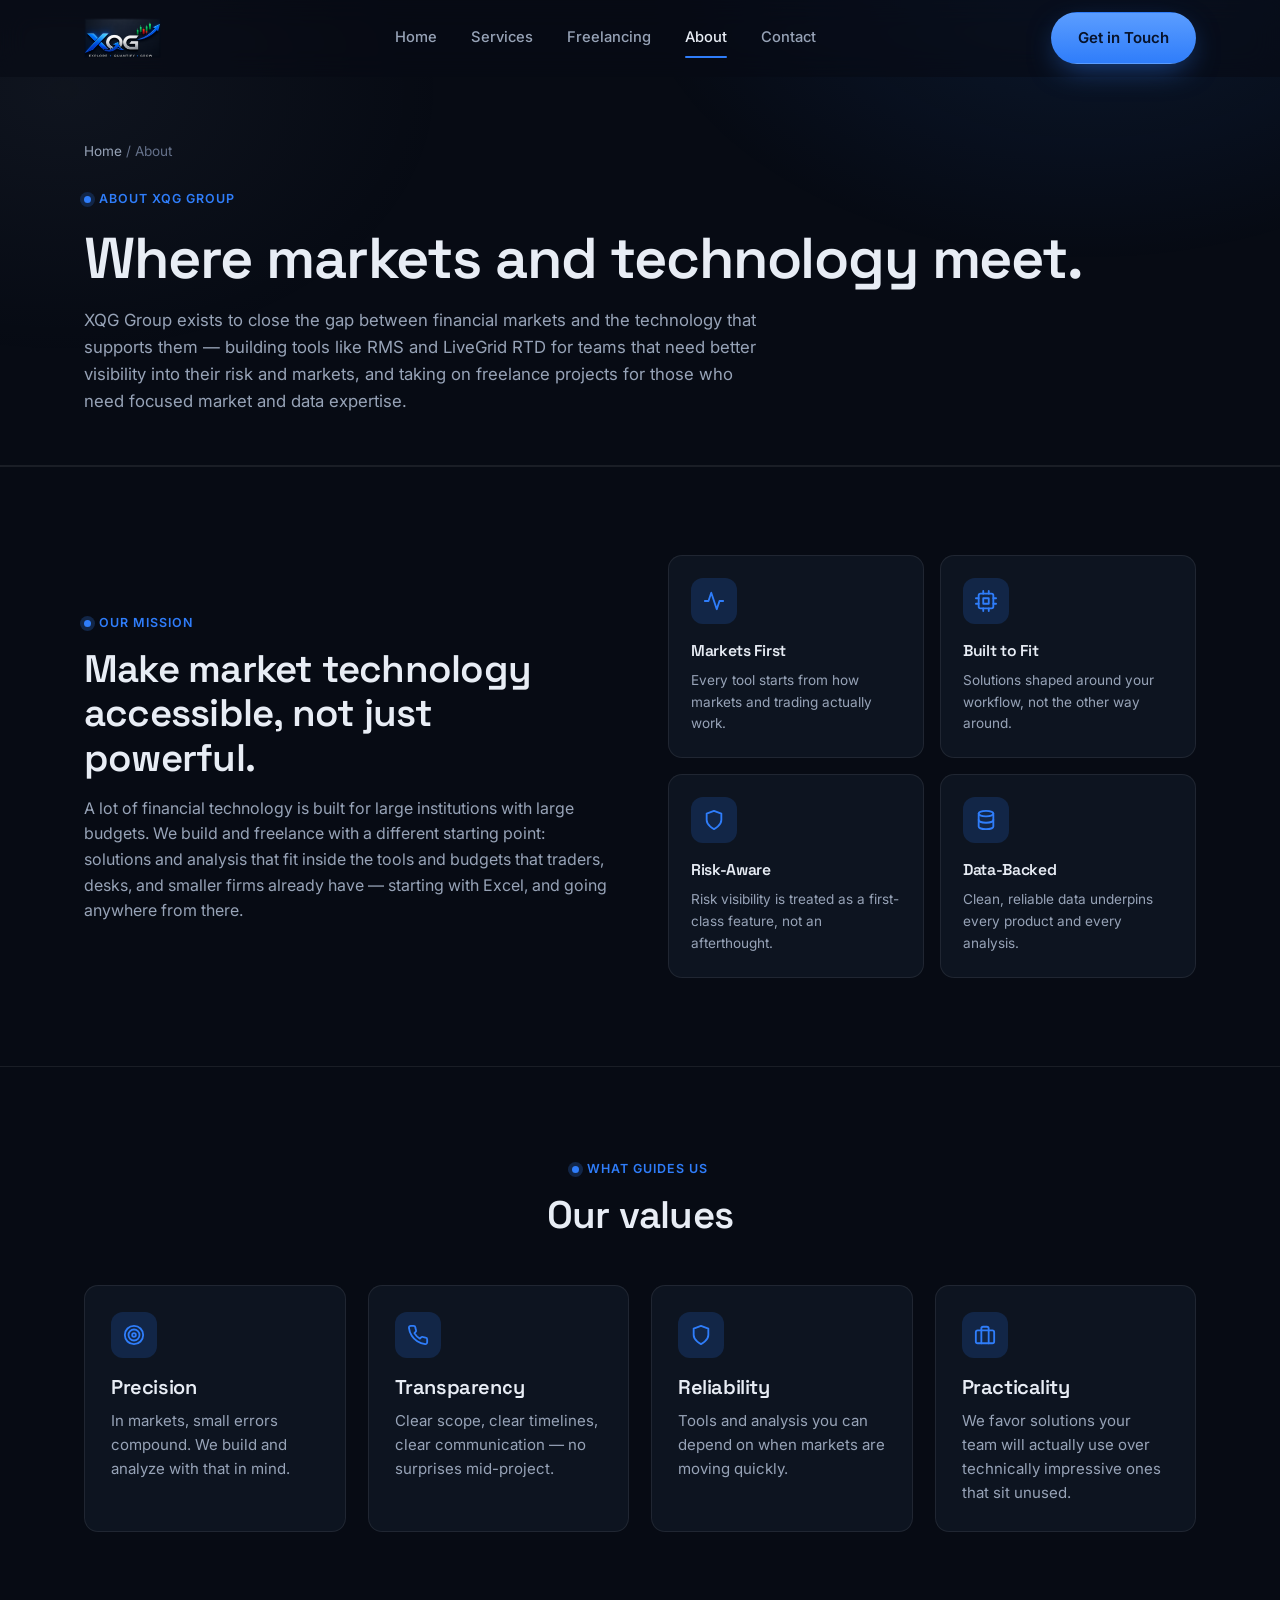
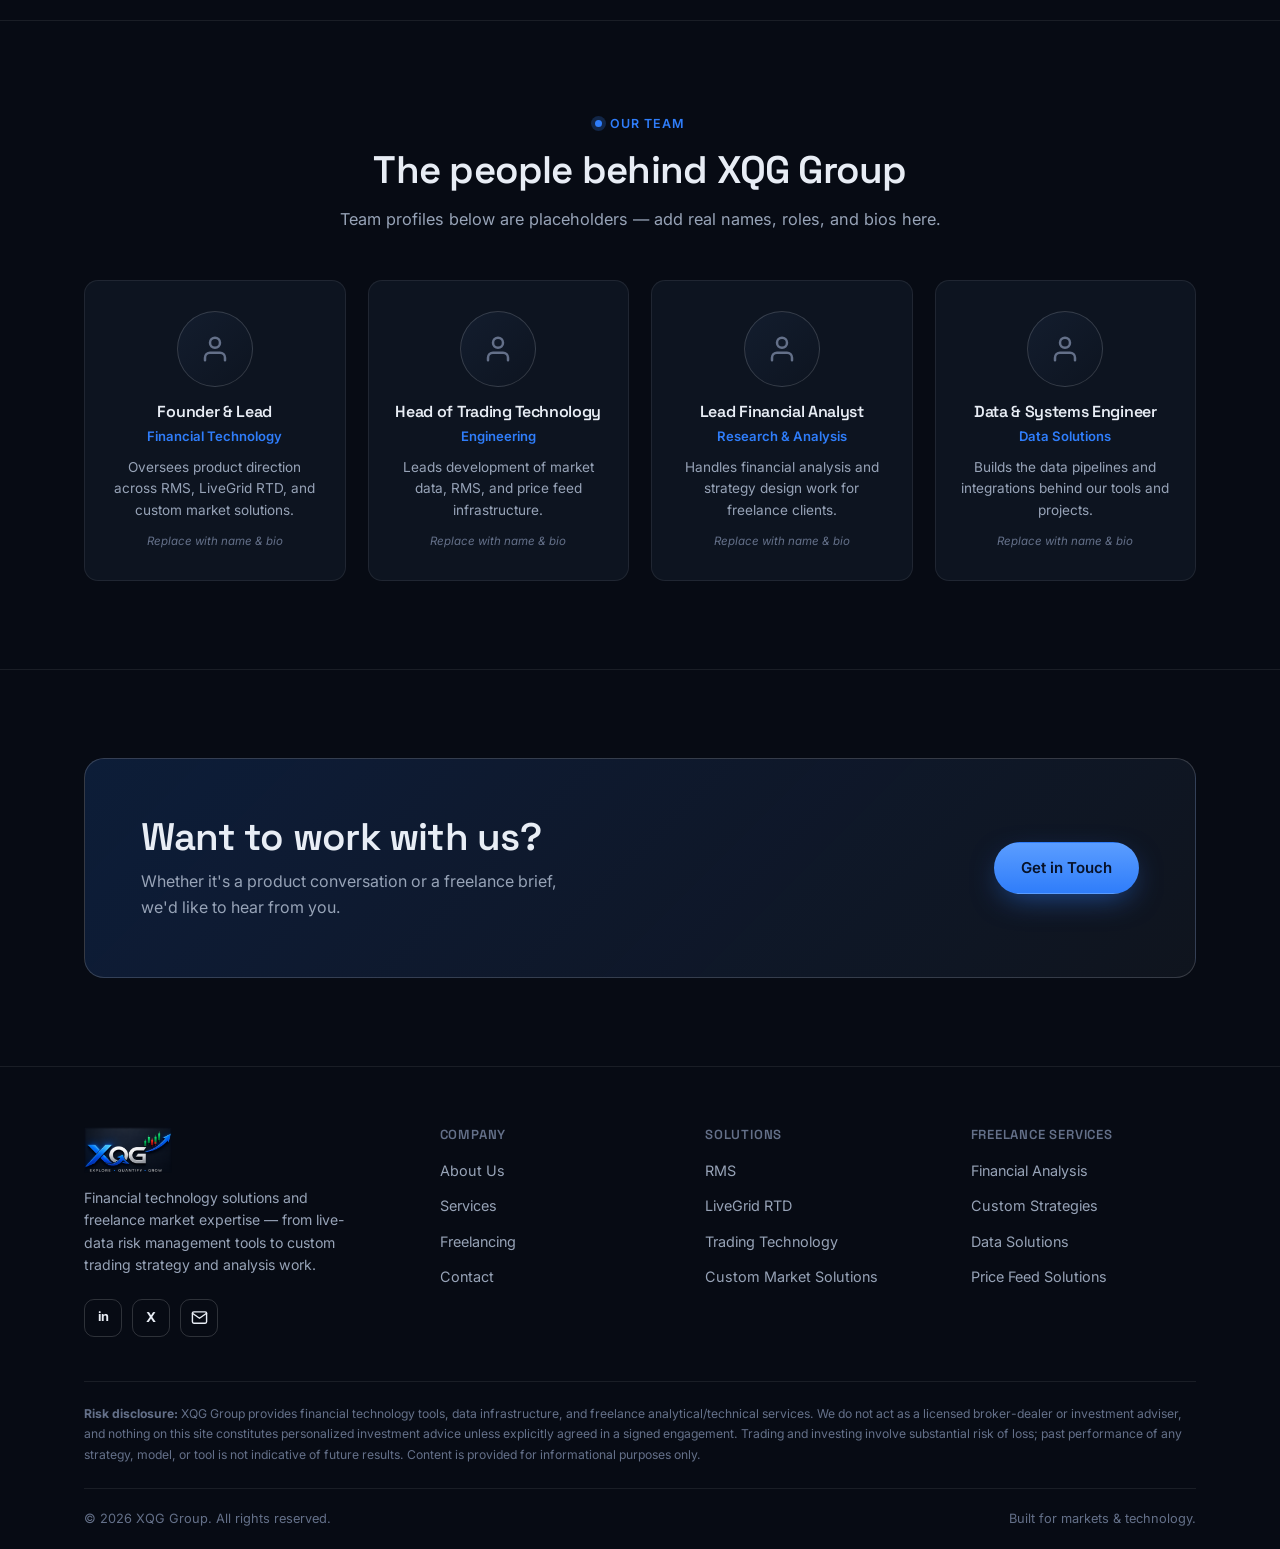
==== commit 4498009d: "Split RMS and LiveGrid RTD into two distinct products RMS (Risk Management System) is a standalone p" ====
--- a/about.html
+++ b/about.html
@@ -46,9 +46,9 @@
       <h1>Where markets and technology meet.</h1>
       <p class="lead">
         XQG Group exists to close the gap between financial markets and the technology
-        that supports them — building tools like RMS Excel for teams that need better
-        visibility into their risk, and taking on freelance projects for those who need
-        focused market and data expertise.
+        that supports them — building tools like RMS and LiveGrid RTD for teams that need
+        better visibility into their risk and markets, and taking on freelance projects
+        for those who need focused market and data expertise.
       </p>
     </div>
   </div>
@@ -141,7 +141,7 @@
           <div class="team-avatar"><svg viewBox="0 0 24 24" fill="none" stroke="currentColor" stroke-width="2" stroke-linecap="round" stroke-linejoin="round"><path d="M20 21v-2a4 4 0 0 0-4-4H8a4 4 0 0 0-4 4v2"/><circle cx="12" cy="7" r="4"/></svg></div>
           <h3>Founder &amp; Lead</h3>
           <div class="team-role">Financial Technology</div>
-          <p>Oversees product direction across RMS Excel and custom market solutions.</p>
+          <p>Oversees product direction across RMS, LiveGrid RTD, and custom market solutions.</p>
           <div class="placeholder-note">Replace with name &amp; bio</div>
         </div>
         <div class="card team-card reveal">
@@ -212,7 +212,8 @@
       <div class="footer-col">
         <h4>Solutions</h4>
         <ul>
-          <li><a href="services.html#rms-excel">RMS Excel</a></li>
+          <li><a href="services.html#rms">RMS</a></li>
+          <li><a href="services.html#livegrid-rtd">LiveGrid RTD</a></li>
           <li><a href="services.html#trading-tech">Trading Technology</a></li>
           <li><a href="services.html#custom-solutions">Custom Market Solutions</a></li>
         </ul>
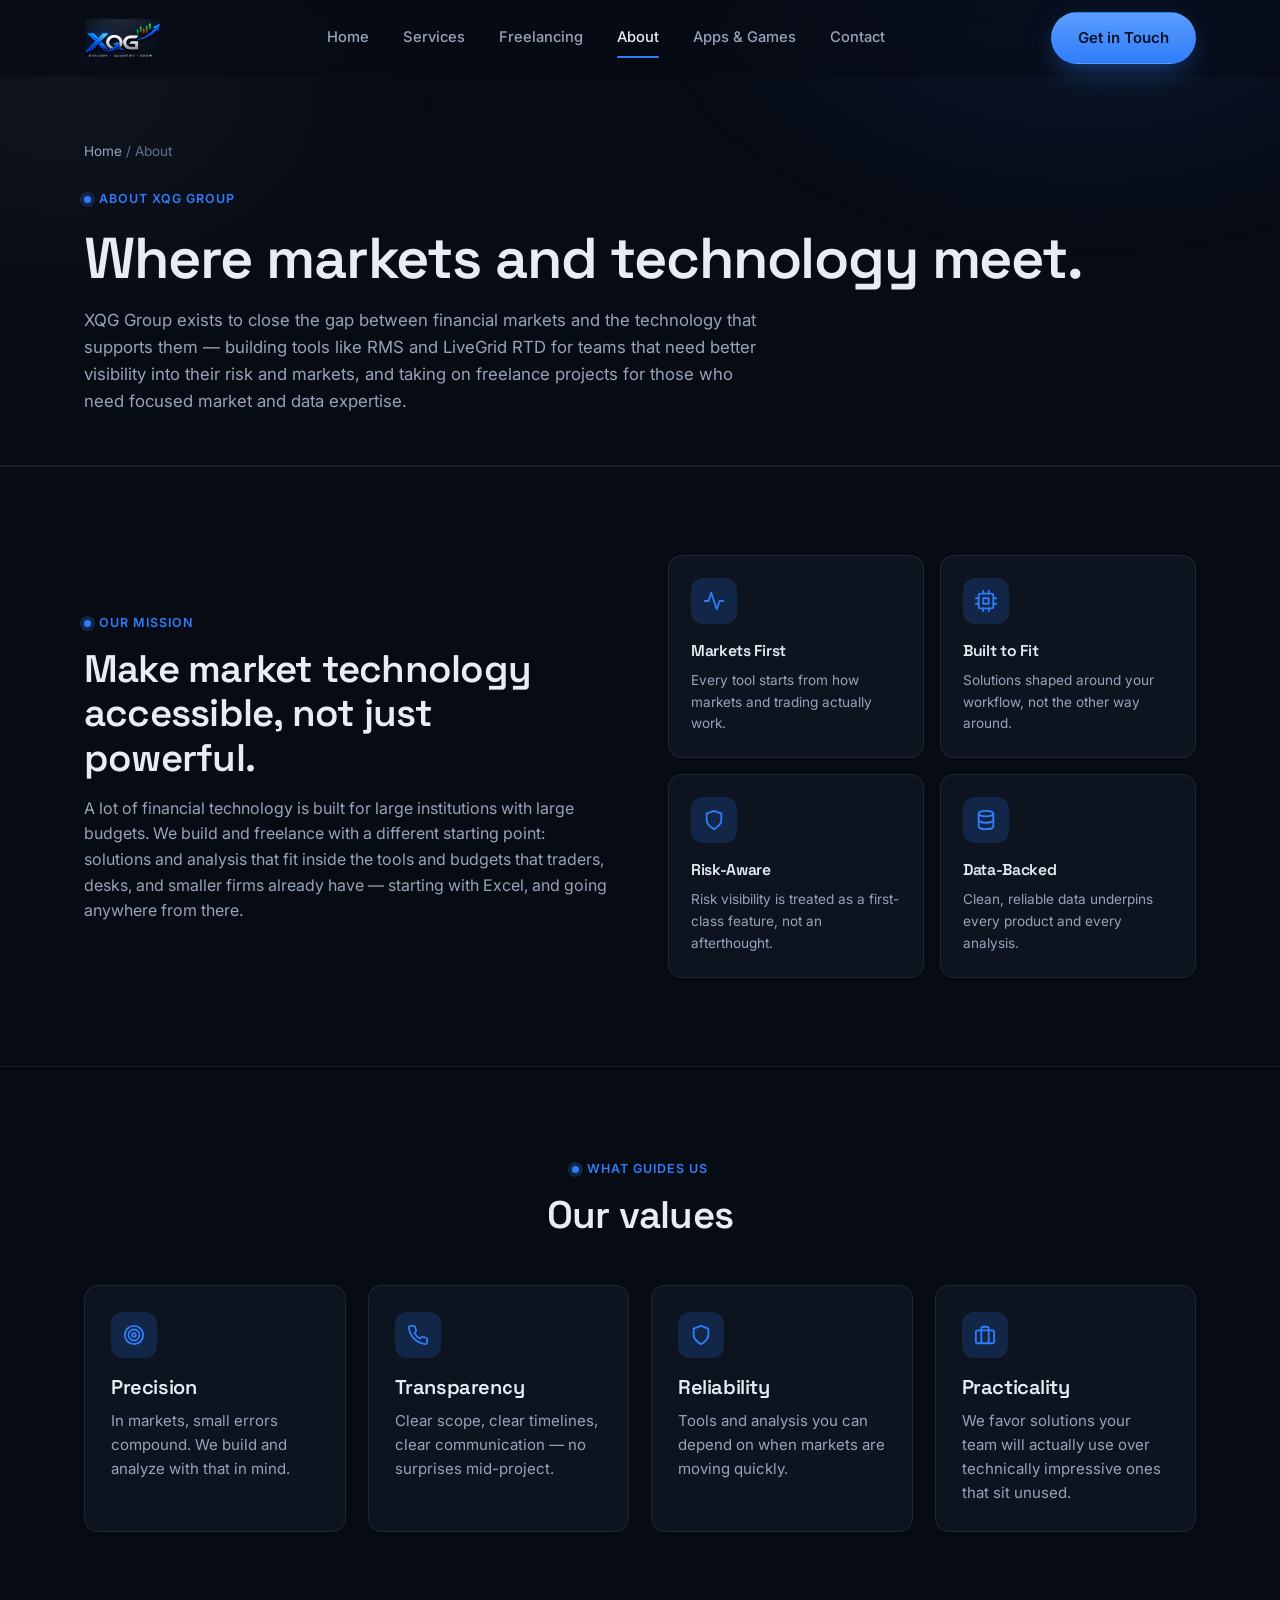
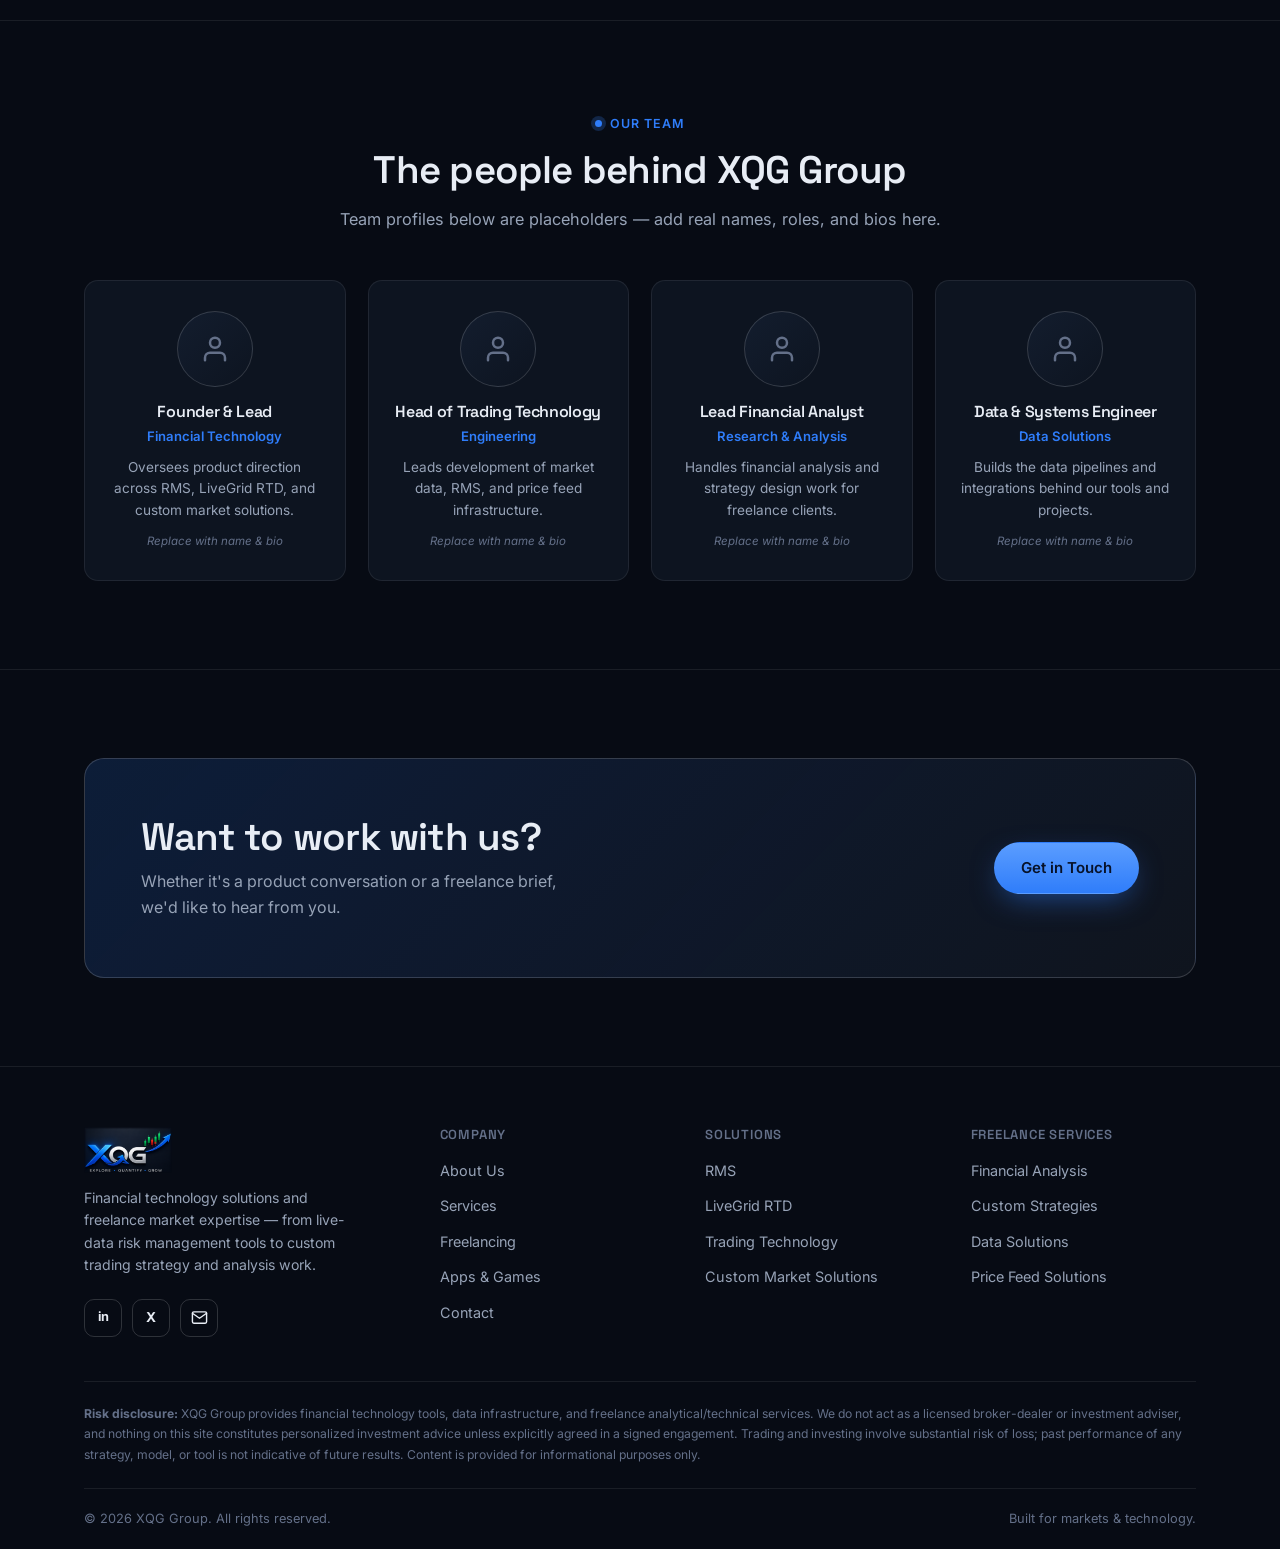
==== commit a2161e1c: "Publish on xqg.co.in: add CNAME, app-ads.txt and Apps & Games link Co-Authored-By: Claude Opus 5.5 <" ====
--- a/about.html
+++ b/about.html
@@ -26,6 +26,7 @@
       <a href="services.html">Services</a>
       <a href="freelancing.html">Freelancing</a>
       <a href="about.html">About</a>
+      <a href="https://apps.xqg.co.in">Apps &amp; Games</a>
       <a href="contact.html">Contact</a>
     </nav>
     <div class="nav-actions">
@@ -206,6 +207,7 @@
           <li><a href="about.html">About Us</a></li>
           <li><a href="services.html">Services</a></li>
           <li><a href="freelancing.html">Freelancing</a></li>
+          <li><a href="https://apps.xqg.co.in">Apps &amp; Games</a></li>
           <li><a href="contact.html">Contact</a></li>
         </ul>
       </div>
